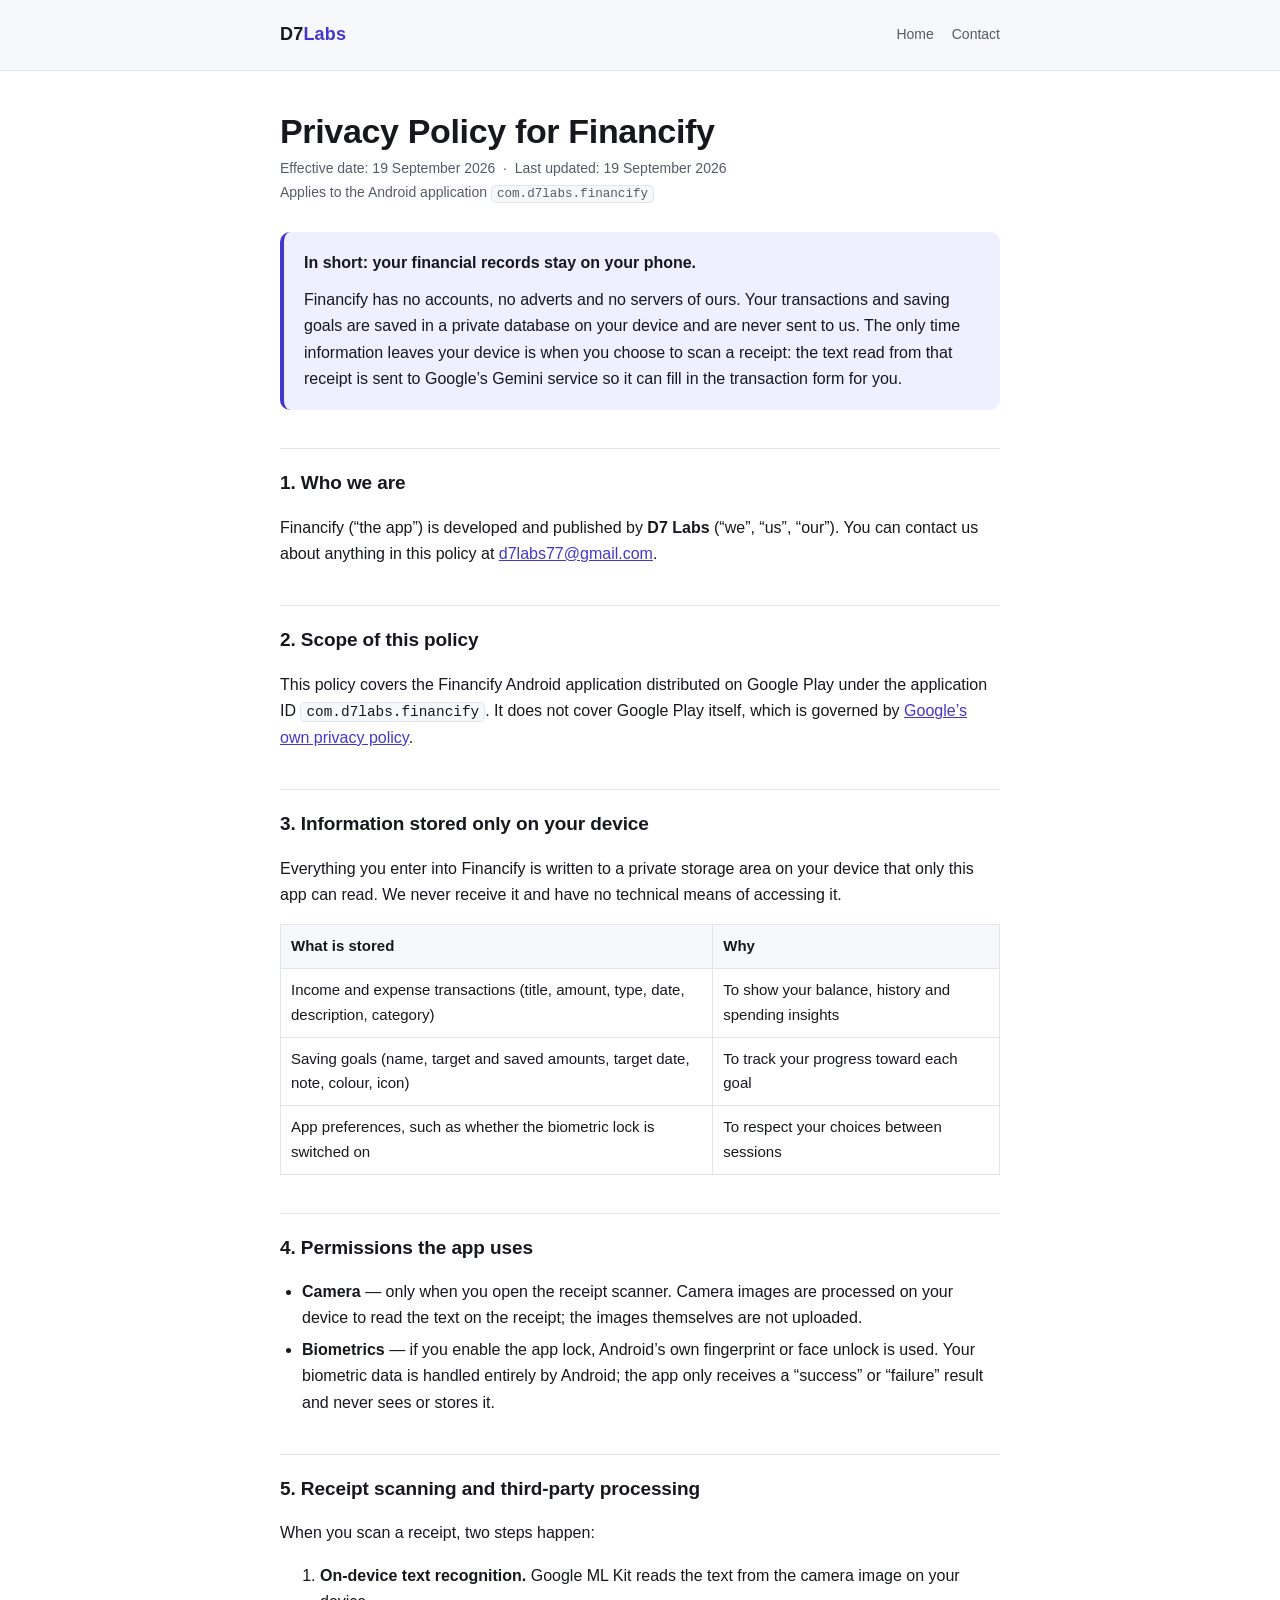
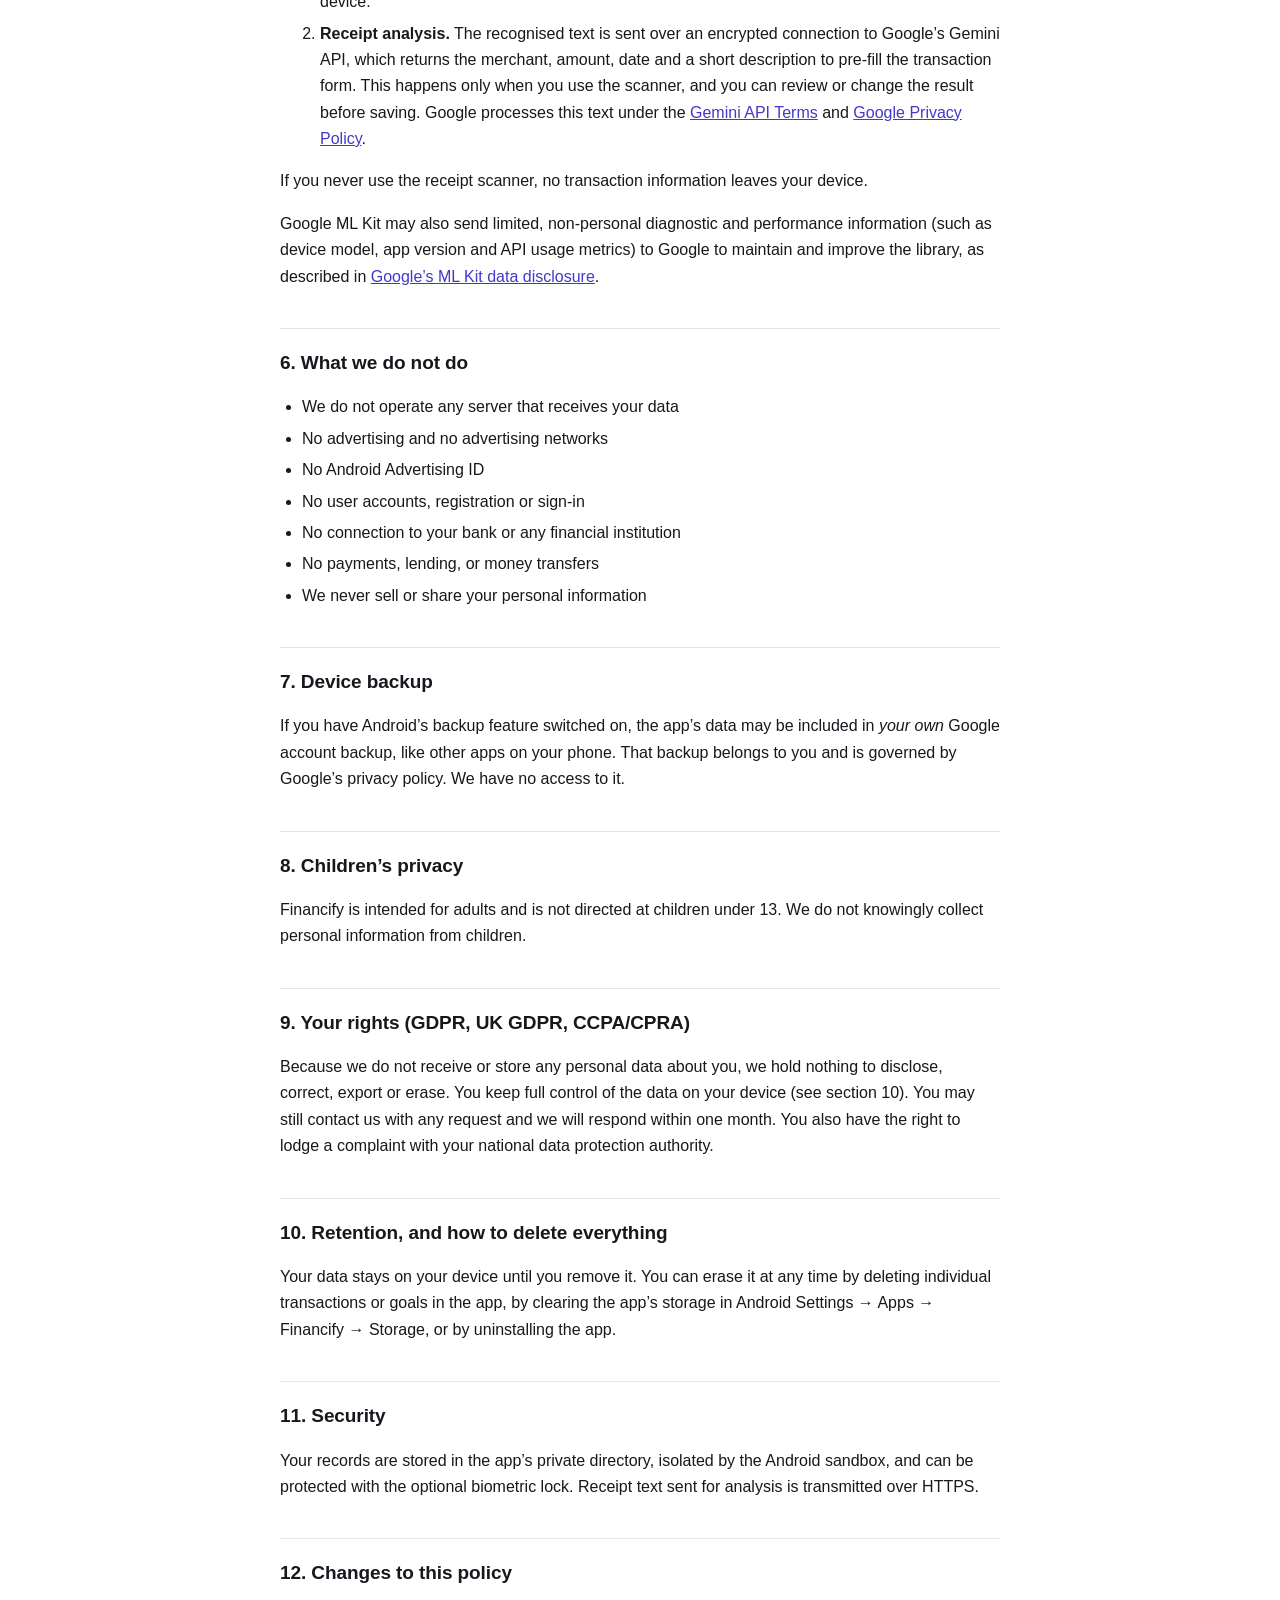
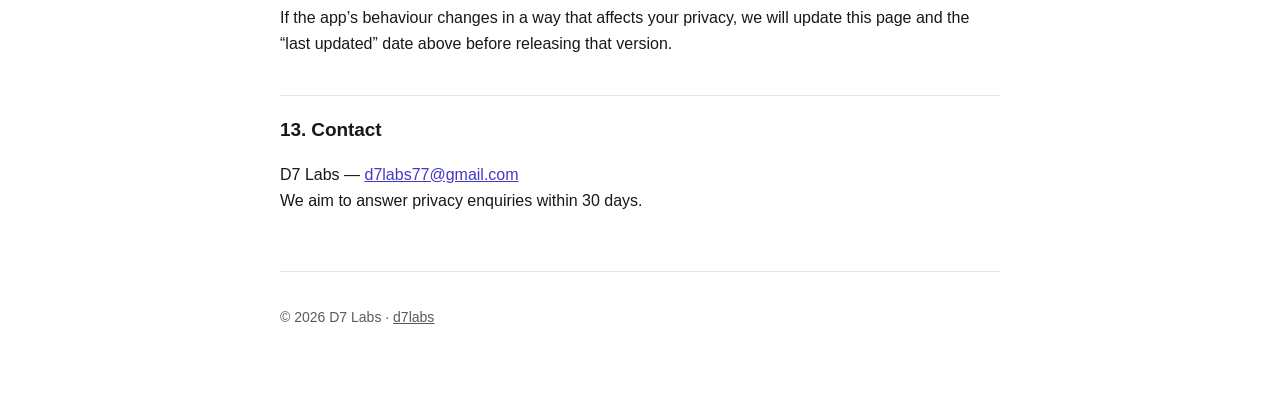
==== financify/privacy/index.html @ 4147e7da "Add privacy policy for Financify Co-Authored-By: Claude Opus 5 (1M context) <noreply@anthropic.com>" ====
<!doctype html>
<html lang="en">
<head>
<meta charset="utf-8">
<meta name="viewport" content="width=device-width, initial-scale=1">
<title>Privacy Policy — Financify | D7 Labs</title>
<meta name="description" content="Privacy policy for Financify (com.d7labs.financify). Your transactions and saving goals are stored only on your device.">
<meta name="robots" content="index, follow">
<link rel="stylesheet" href="../../style.css">
</head>
<body>

<header class="site">
  <div class="wrap">
    <a class="logo" href="../../">D7<span>Labs</span></a>
    <nav>
      <a href="../../">Home</a>
      <a href="mailto:d7labs77@gmail.com">Contact</a>
    </nav>
  </div>
</header>

<main class="wrap">

  <h1>Privacy Policy for Financify</h1>
  <p class="dateline">
    Effective date: 19 September 2026 &nbsp;·&nbsp; Last updated: 19 September 2026<br>
    Applies to the Android application <code>com.d7labs.financify</code>
  </p>

  <div class="summary">
    <p><strong>In short: your financial records stay on your phone.</strong></p>
    <p>
      Financify has no accounts, no adverts and no servers of ours. Your transactions and
      saving goals are saved in a private database on your device and are never sent to us.
      The only time information leaves your device is when you choose to scan a receipt: the
      text read from that receipt is sent to Google’s Gemini service so it can fill in the
      transaction form for you.
    </p>
  </div>

  <h2>1. Who we are</h2>
  <p>
    Financify (“the app”) is developed and published by <strong>D7 Labs</strong> (“we”, “us”,
    “our”). You can contact us about anything in this policy at
    <a href="mailto:d7labs77@gmail.com">d7labs77@gmail.com</a>.
  </p>

  <h2>2. Scope of this policy</h2>
  <p>
    This policy covers the Financify Android application distributed on Google Play under the
    application ID <code>com.d7labs.financify</code>. It does not cover Google Play itself,
    which is governed by
    <a href="https://policies.google.com/privacy" rel="noopener">Google’s own privacy policy</a>.
  </p>

  <h2>3. Information stored only on your device</h2>
  <p>
    Everything you enter into Financify is written to a private storage area on your device
    that only this app can read. We never receive it and have no technical means of accessing it.
  </p>
  <table>
    <thead>
      <tr><th>What is stored</th><th>Why</th></tr>
    </thead>
    <tbody>
      <tr>
        <td>Income and expense transactions (title, amount, type, date, description, category)</td>
        <td>To show your balance, history and spending insights</td>
      </tr>
      <tr>
        <td>Saving goals (name, target and saved amounts, target date, note, colour, icon)</td>
        <td>To track your progress toward each goal</td>
      </tr>
      <tr>
        <td>App preferences, such as whether the biometric lock is switched on</td>
        <td>To respect your choices between sessions</td>
      </tr>
    </tbody>
  </table>

  <h2>4. Permissions the app uses</h2>
  <ul>
    <li>
      <strong>Camera</strong> — only when you open the receipt scanner. Camera images are
      processed on your device to read the text on the receipt; the images themselves are not
      uploaded.
    </li>
    <li>
      <strong>Biometrics</strong> — if you enable the app lock, Android’s own fingerprint or
      face unlock is used. Your biometric data is handled entirely by Android; the app only
      receives a “success” or “failure” result and never sees or stores it.
    </li>
  </ul>

  <h2>5. Receipt scanning and third-party processing</h2>
  <p>
    When you scan a receipt, two steps happen:
  </p>
  <ol>
    <li>
      <strong>On-device text recognition.</strong> Google ML Kit reads the text from the camera
      image on your device.
    </li>
    <li>
      <strong>Receipt analysis.</strong> The recognised text is sent over an encrypted
      connection to Google’s Gemini API, which returns the merchant, amount, date and a short
      description to pre-fill the transaction form. This happens only when you use the
      scanner, and you can review or change the result before saving. Google processes this
      text under the
      <a href="https://ai.google.dev/gemini-api/terms" rel="noopener">Gemini API Terms</a> and
      <a href="https://policies.google.com/privacy" rel="noopener">Google Privacy Policy</a>.
    </li>
  </ol>
  <p>
    If you never use the receipt scanner, no transaction information leaves your device.
  </p>
  <p>
    Google ML Kit may also send limited, non-personal diagnostic and performance information
    (such as device model, app version and API usage metrics) to Google to maintain and
    improve the library, as described in
    <a href="https://developers.google.com/ml-kit/android-data-disclosure" rel="noopener">Google’s ML Kit data disclosure</a>.
  </p>

  <h2>6. What we do not do</h2>
  <ul>
    <li>We do not operate any server that receives your data</li>
    <li>No advertising and no advertising networks</li>
    <li>No Android Advertising ID</li>
    <li>No user accounts, registration or sign-in</li>
    <li>No connection to your bank or any financial institution</li>
    <li>No payments, lending, or money transfers</li>
    <li>We never sell or share your personal information</li>
  </ul>

  <h2>7. Device backup</h2>
  <p>
    If you have Android’s backup feature switched on, the app’s data may be included in
    <em>your own</em> Google account backup, like other apps on your phone. That backup belongs
    to you and is governed by Google’s privacy policy. We have no access to it.
  </p>

  <h2>8. Children’s privacy</h2>
  <p>
    Financify is intended for adults and is not directed at children under 13. We do not
    knowingly collect personal information from children.
  </p>

  <h2>9. Your rights (GDPR, UK GDPR, CCPA/CPRA)</h2>
  <p>
    Because we do not receive or store any personal data about you, we hold nothing to
    disclose, correct, export or erase. You keep full control of the data on your device (see
    section 10). You may still contact us with any request and we will respond within one
    month. You also have the right to lodge a complaint with your national data protection
    authority.
  </p>

  <h2>10. Retention, and how to delete everything</h2>
  <p>
    Your data stays on your device until you remove it. You can erase it at any time by
    deleting individual transactions or goals in the app, by clearing the app’s storage in
    Android Settings → Apps → Financify → Storage, or by uninstalling the app.
  </p>

  <h2>11. Security</h2>
  <p>
    Your records are stored in the app’s private directory, isolated by the Android sandbox,
    and can be protected with the optional biometric lock. Receipt text sent for analysis is
    transmitted over HTTPS.
  </p>

  <h2>12. Changes to this policy</h2>
  <p>
    If the app’s behaviour changes in a way that affects your privacy, we will update this page
    and the “last updated” date above before releasing that version.
  </p>

  <h2>13. Contact</h2>
  <p>
    D7 Labs — <a href="mailto:d7labs77@gmail.com">d7labs77@gmail.com</a><br>
    We aim to answer privacy enquiries within 30 days.
  </p>

  <footer class="site">
    <p>© 2026 D7 Labs · <a href="../../">d7labs</a></p>
  </footer>

</main>
</body>
</html>
---- style.css ----
:root {
  color-scheme: light dark;
  --bg: #ffffff;
  --surface: #f7f8fb;
  --ink: #16181d;
  --muted: #565b66;
  --rule: #e2e5ec;
  --brand: #4338ca;
  --brand-soft: #eef0ff;
  --accent: #c2410c;
}

@media (prefers-color-scheme: dark) {
  :root {
    --bg: #0e1014;
    --surface: #161922;
    --ink: #e9eaee;
    --muted: #9aa0ad;
    --rule: #272b36;
    --brand: #a5b4fc;
    --brand-soft: #1b1f33;
    --accent: #fdba74;
  }
}

* { box-sizing: border-box; }

body {
  margin: 0;
  background: var(--bg);
  color: var(--ink);
  font: 16px/1.65 -apple-system, BlinkMacSystemFont, "Segoe UI", Roboto,
        "Helvetica Neue", Arial, sans-serif;
  -webkit-text-size-adjust: 100%;
}

.wrap {
  max-width: 760px;
  margin: 0 auto;
  padding: 0 20px 72px;
}

header.site {
  border-bottom: 1px solid var(--rule);
  background: var(--surface);
  margin-bottom: 40px;
}

header.site .wrap {
  padding-top: 20px;
  padding-bottom: 20px;
  display: flex;
  align-items: center;
  gap: 12px;
  flex-wrap: wrap;
}

.logo {
  font-weight: 700;
  letter-spacing: .01em;
  color: var(--ink);
  text-decoration: none;
  font-size: 18px;
}

.logo span { color: var(--brand); }

header.site nav {
  margin-left: auto;
  display: flex;
  gap: 18px;
  font-size: 14px;
}

header.site nav a { color: var(--muted); text-decoration: none; }
header.site nav a:hover { color: var(--brand); }

h1 {
  font-size: clamp(26px, 5vw, 34px);
  line-height: 1.2;
  margin: 0 0 6px;
  letter-spacing: -.01em;
}

h2 {
  font-size: 19px;
  margin: 38px 0 10px;
  padding-top: 18px;
  border-top: 1px solid var(--rule);
  letter-spacing: -.005em;
}

h3 { font-size: 16px; margin: 24px 0 6px; }

.dateline {
  color: var(--muted);
  font-size: 14px;
  margin: 0 0 28px;
}

.summary {
  background: var(--brand-soft);
  border-left: 4px solid var(--brand);
  border-radius: 10px;
  padding: 18px 20px;
  margin: 0 0 12px;
}

.summary p { margin: 0; }
.summary p + p { margin-top: 10px; }

a { color: var(--brand); }

ul { padding-left: 22px; }
li { margin: 5px 0; }

table {
  width: 100%;
  border-collapse: collapse;
  margin: 14px 0;
  font-size: 15px;
}

th, td {
  text-align: left;
  vertical-align: top;
  padding: 9px 10px;
  border: 1px solid var(--rule);
}

th { background: var(--surface); font-weight: 600; }

code {
  font-family: ui-monospace, SFMono-Regular, Menlo, Consolas, monospace;
  font-size: .9em;
  background: var(--surface);
  border: 1px solid var(--rule);
  border-radius: 5px;
  padding: 1px 5px;
}

.cards { display: grid; gap: 14px; grid-template-columns: 1fr; margin-top: 22px; }

@media (min-width: 620px) {
  .cards { grid-template-columns: 1fr 1fr; }
}

.card {
  border: 1px solid var(--rule);
  border-radius: 12px;
  padding: 18px 20px;
  background: var(--surface);
}

.card h3 { margin-top: 0; }
.card p { color: var(--muted); margin: 6px 0 12px; font-size: 15px; }

footer.site {
  border-top: 1px solid var(--rule);
  margin-top: 56px;
  padding-top: 20px;
  color: var(--muted);
  font-size: 14px;
}

footer.site a { color: var(--muted); }
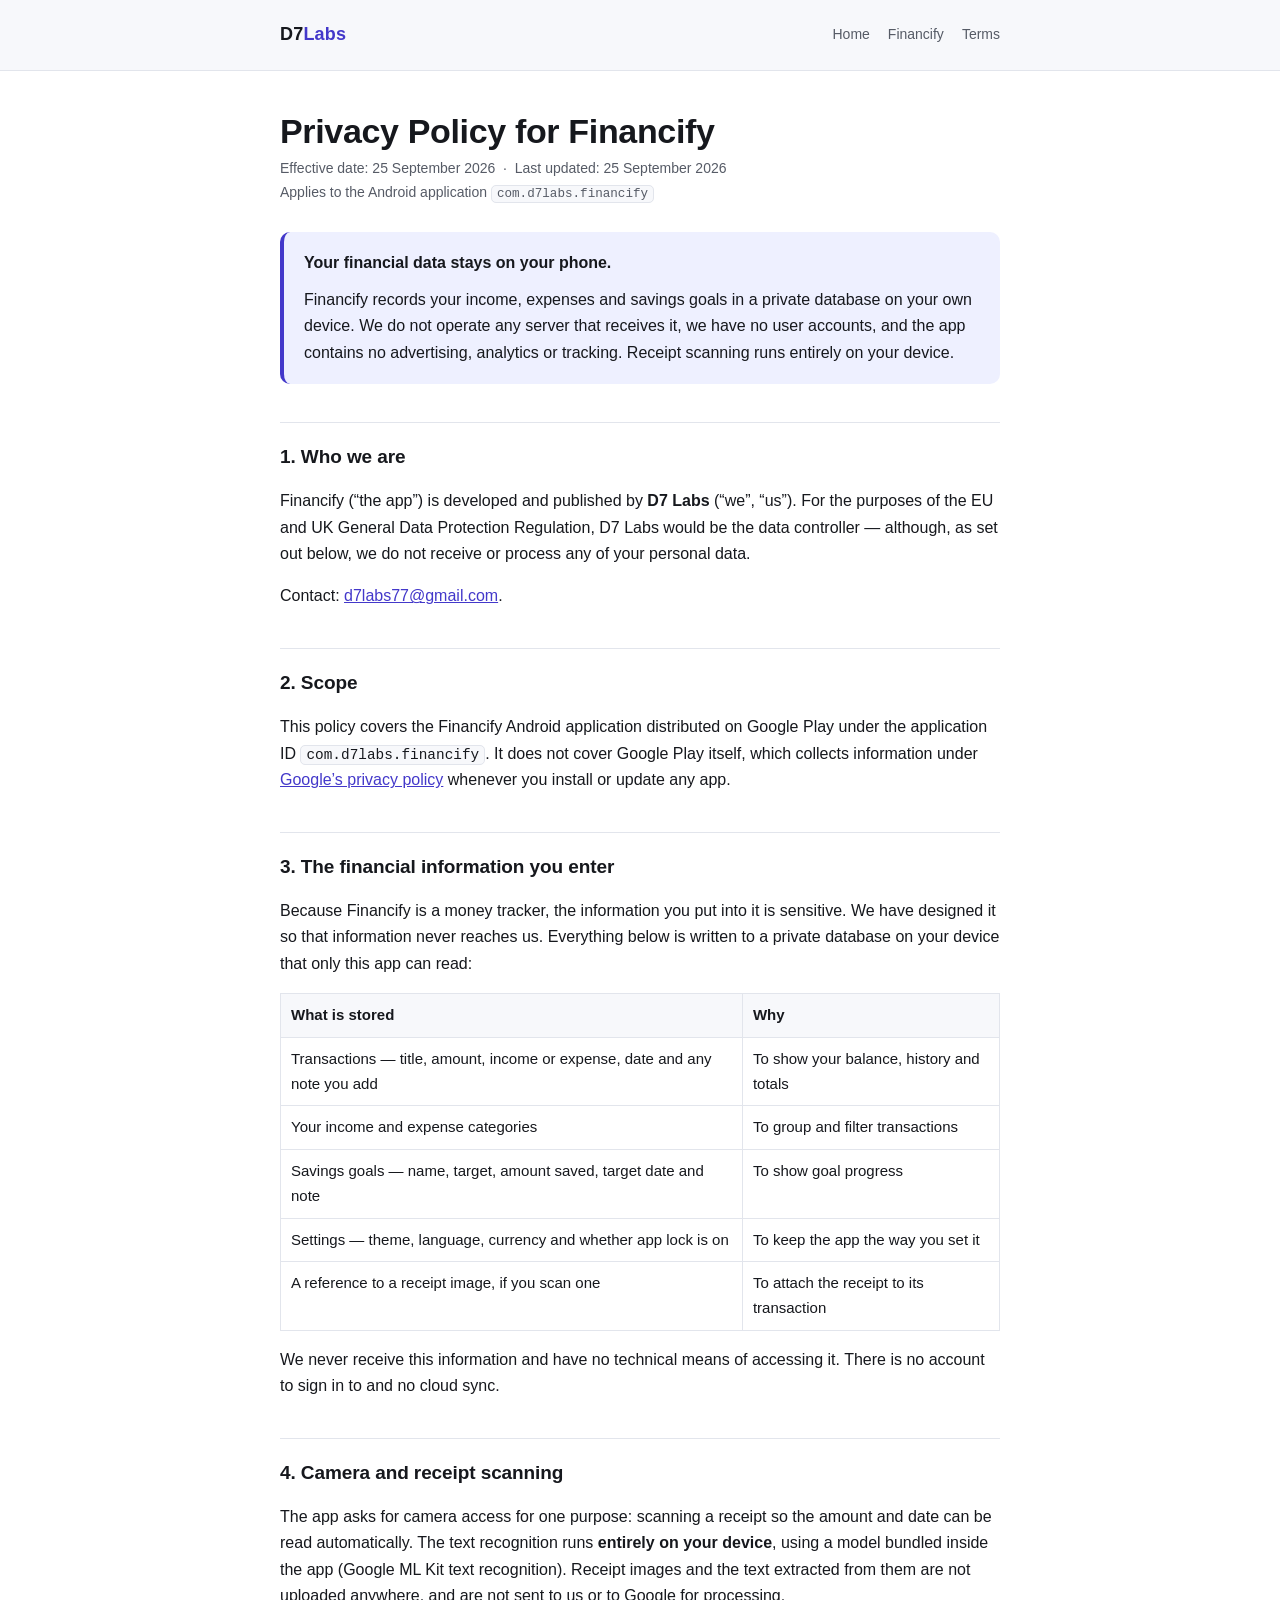
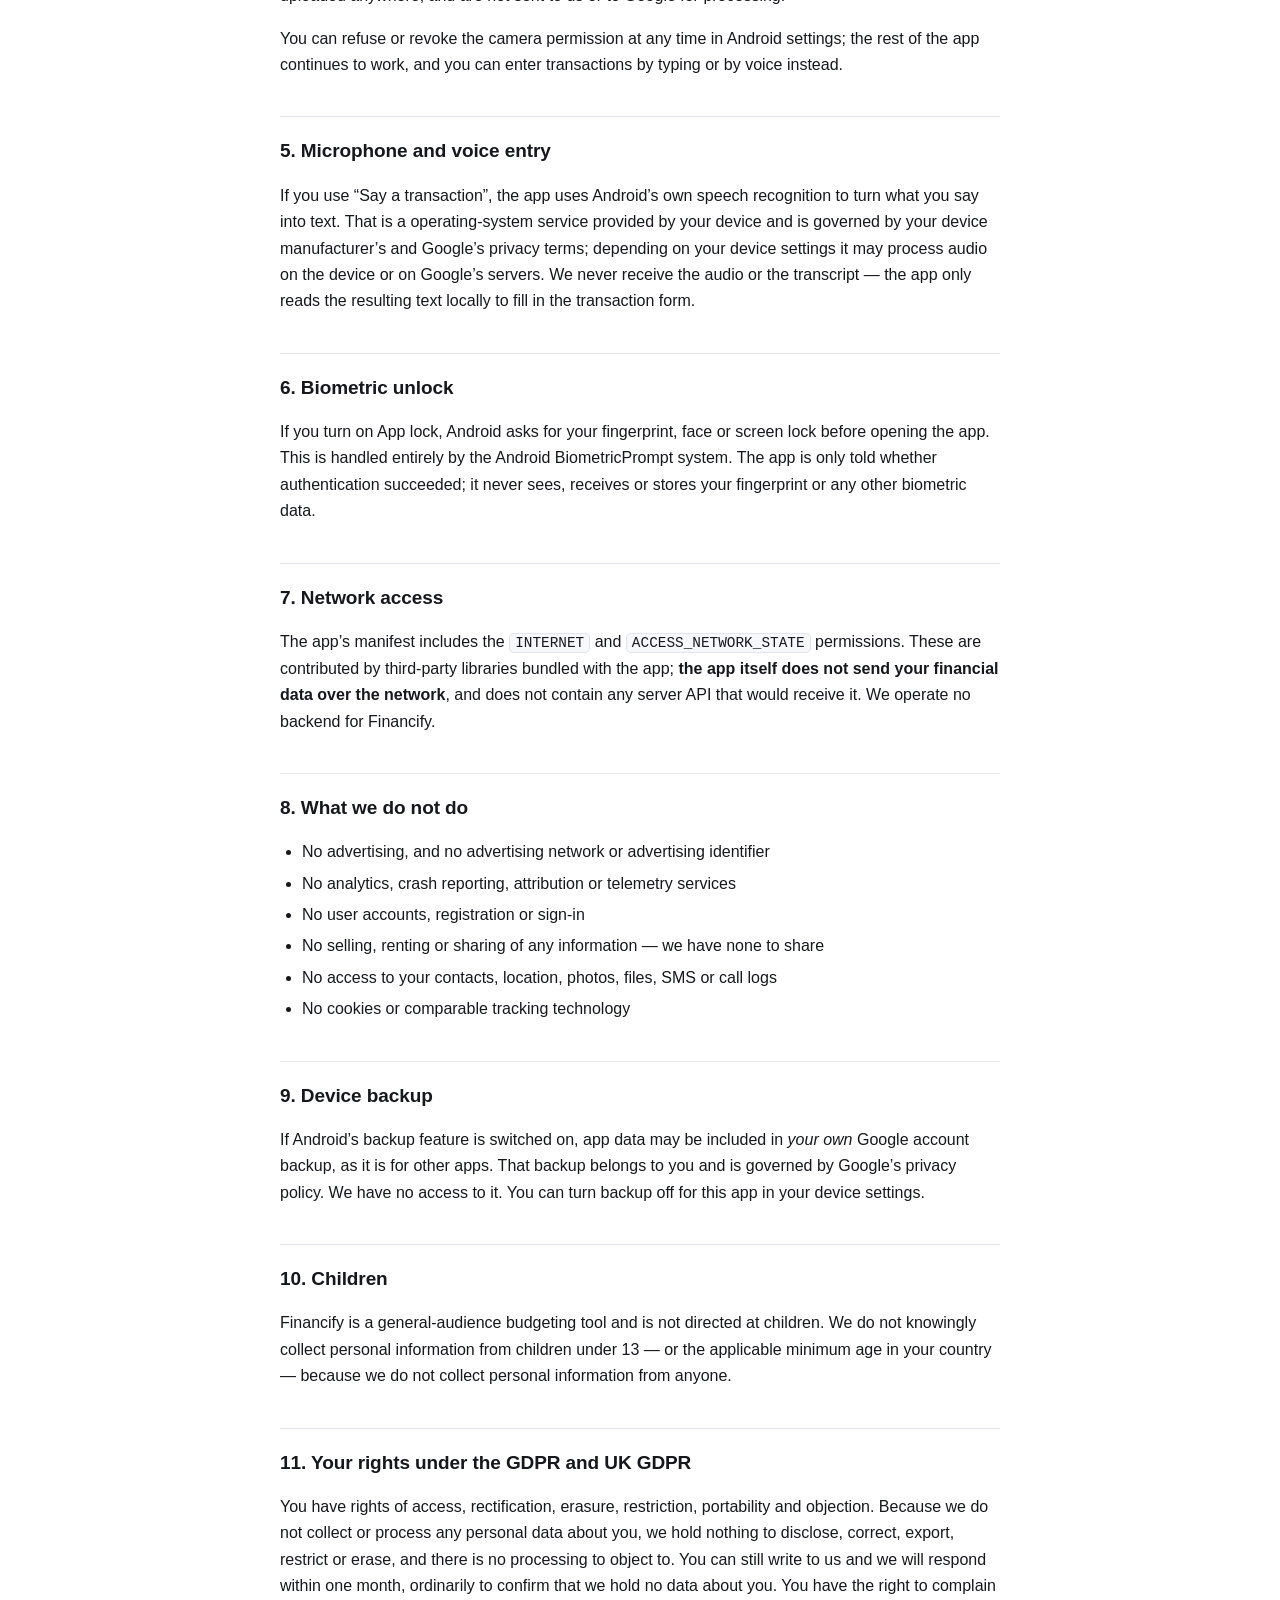
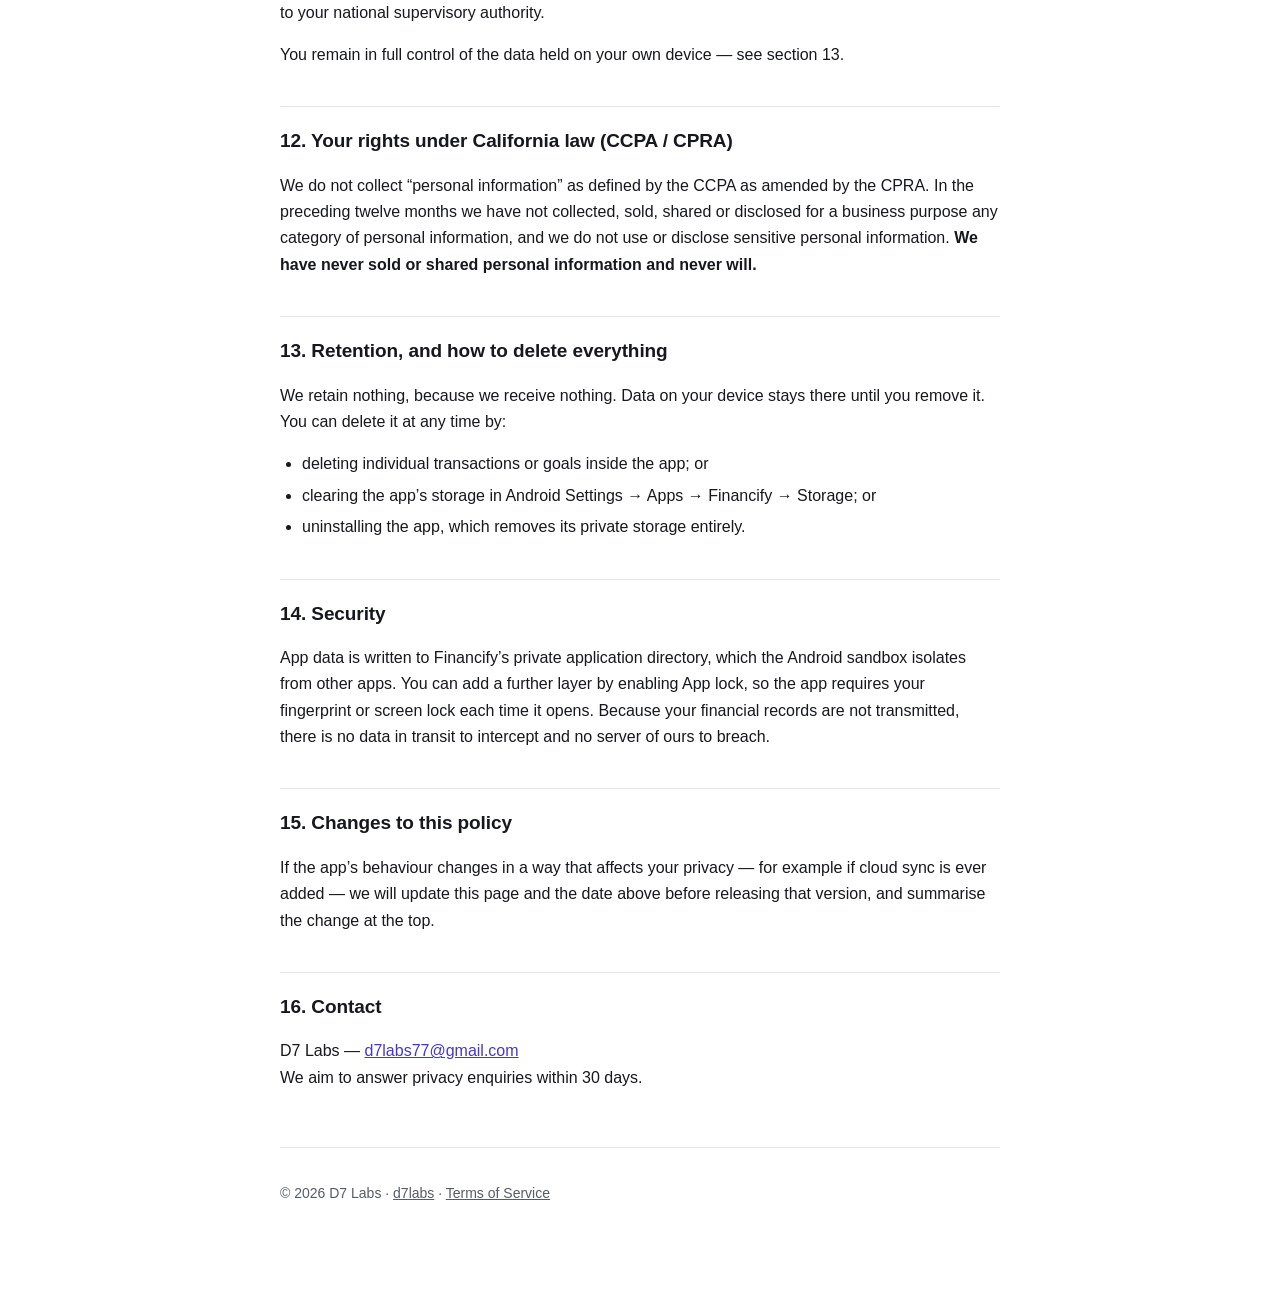
==== commit 1682c1bb: "Add Financify privacy policy, terms and app page Financify needs its own policy, not XO Game's: it h" ====
--- a/financify/privacy/index.html
+++ b/financify/privacy/index.html
@@ -4,7 +4,7 @@
 <meta charset="utf-8">
 <meta name="viewport" content="width=device-width, initial-scale=1">
 <title>Privacy Policy — Financify | D7 Labs</title>
-<meta name="description" content="Privacy policy for Financify (com.d7labs.financify). Your transactions and saving goals are stored only on your device.">
+<meta name="description" content="Privacy policy for Financify (com.d7labs.financify). Your financial data is stored only on your device.">
 <meta name="robots" content="index, follow">
 <link rel="stylesheet" href="../../style.css">
 </head>
@@ -15,7 +15,8 @@
     <a class="logo" href="../../">D7<span>Labs</span></a>
     <nav>
       <a href="../../">Home</a>
-      <a href="mailto:d7labs77@gmail.com">Contact</a>
+      <a href="../">Financify</a>
+      <a href="../terms/">Terms</a>
     </nav>
   </div>
 </header>
@@ -24,165 +25,185 @@
 
   <h1>Privacy Policy for Financify</h1>
   <p class="dateline">
-    Effective date: 19 September 2026 &nbsp;·&nbsp; Last updated: 19 September 2026<br>
+    Effective date: 25 September 2026 &nbsp;·&nbsp; Last updated: 25 September 2026<br>
     Applies to the Android application <code>com.d7labs.financify</code>
   </p>
 
   <div class="summary">
-    <p><strong>In short: your financial records stay on your phone.</strong></p>
+    <p><strong>Your financial data stays on your phone.</strong></p>
     <p>
-      Financify has no accounts, no adverts and no servers of ours. Your transactions and
-      saving goals are saved in a private database on your device and are never sent to us.
-      The only time information leaves your device is when you choose to scan a receipt: the
-      text read from that receipt is sent to Google’s Gemini service so it can fill in the
-      transaction form for you.
+      Financify records your income, expenses and savings goals in a private database on
+      your own device. We do not operate any server that receives it, we have no user
+      accounts, and the app contains no advertising, analytics or tracking. Receipt
+      scanning runs entirely on your device.
     </p>
   </div>
 
   <h2>1. Who we are</h2>
   <p>
-    Financify (“the app”) is developed and published by <strong>D7 Labs</strong> (“we”, “us”,
-    “our”). You can contact us about anything in this policy at
-    <a href="mailto:d7labs77@gmail.com">d7labs77@gmail.com</a>.
-  </p>
-
-  <h2>2. Scope of this policy</h2>
-  <p>
-    This policy covers the Financify Android application distributed on Google Play under the
-    application ID <code>com.d7labs.financify</code>. It does not cover Google Play itself,
-    which is governed by
-    <a href="https://policies.google.com/privacy" rel="noopener">Google’s own privacy policy</a>.
-  </p>
-
-  <h2>3. Information stored only on your device</h2>
-  <p>
-    Everything you enter into Financify is written to a private storage area on your device
-    that only this app can read. We never receive it and have no technical means of accessing it.
+    Financify (“the app”) is developed and published by <strong>D7 Labs</strong> (“we”,
+    “us”). For the purposes of the EU and UK General Data Protection Regulation, D7 Labs
+    would be the data controller — although, as set out below, we do not receive or
+    process any of your personal data.
+  </p>
+  <p>Contact: <a href="mailto:d7labs77@gmail.com">d7labs77@gmail.com</a>.</p>
+
+  <h2>2. Scope</h2>
+  <p>
+    This policy covers the Financify Android application distributed on Google Play under
+    the application ID <code>com.d7labs.financify</code>. It does not cover Google Play
+    itself, which collects information under
+    <a href="https://policies.google.com/privacy" rel="noopener">Google’s privacy policy</a>
+    whenever you install or update any app.
+  </p>
+
+  <h2>3. The financial information you enter</h2>
+  <p>
+    Because Financify is a money tracker, the information you put into it is sensitive. We
+    have designed it so that information never reaches us. Everything below is written to a
+    private database on your device that only this app can read:
   </p>
   <table>
-    <thead>
-      <tr><th>What is stored</th><th>Why</th></tr>
-    </thead>
+    <thead><tr><th>What is stored</th><th>Why</th></tr></thead>
     <tbody>
-      <tr>
-        <td>Income and expense transactions (title, amount, type, date, description, category)</td>
-        <td>To show your balance, history and spending insights</td>
-      </tr>
-      <tr>
-        <td>Saving goals (name, target and saved amounts, target date, note, colour, icon)</td>
-        <td>To track your progress toward each goal</td>
-      </tr>
-      <tr>
-        <td>App preferences, such as whether the biometric lock is switched on</td>
-        <td>To respect your choices between sessions</td>
-      </tr>
+      <tr><td>Transactions — title, amount, income or expense, date and any note you add</td>
+          <td>To show your balance, history and totals</td></tr>
+      <tr><td>Your income and expense categories</td><td>To group and filter transactions</td></tr>
+      <tr><td>Savings goals — name, target, amount saved, target date and note</td>
+          <td>To show goal progress</td></tr>
+      <tr><td>Settings — theme, language, currency and whether app lock is on</td>
+          <td>To keep the app the way you set it</td></tr>
+      <tr><td>A reference to a receipt image, if you scan one</td>
+          <td>To attach the receipt to its transaction</td></tr>
     </tbody>
   </table>
-
-  <h2>4. Permissions the app uses</h2>
+  <p>
+    We never receive this information and have no technical means of accessing it. There is
+    no account to sign in to and no cloud sync.
+  </p>
+
+  <h2>4. Camera and receipt scanning</h2>
+  <p>
+    The app asks for camera access for one purpose: scanning a receipt so the amount and
+    date can be read automatically. The text recognition runs <strong>entirely on your
+    device</strong>, using a model bundled inside the app (Google ML Kit text recognition).
+    Receipt images and the text extracted from them are not uploaded anywhere, and are not
+    sent to us or to Google for processing.
+  </p>
+  <p>
+    You can refuse or revoke the camera permission at any time in Android settings; the
+    rest of the app continues to work, and you can enter transactions by typing or by voice
+    instead.
+  </p>
+
+  <h2>5. Microphone and voice entry</h2>
+  <p>
+    If you use “Say a transaction”, the app uses Android’s own speech recognition to turn
+    what you say into text. That is a operating-system service provided by your device and
+    is governed by your device manufacturer’s and Google’s privacy terms; depending on your
+    device settings it may process audio on the device or on Google’s servers. We never
+    receive the audio or the transcript — the app only reads the resulting text locally to
+    fill in the transaction form.
+  </p>
+
+  <h2>6. Biometric unlock</h2>
+  <p>
+    If you turn on App lock, Android asks for your fingerprint, face or screen lock before
+    opening the app. This is handled entirely by the Android BiometricPrompt system. The
+    app is only told whether authentication succeeded; it never sees, receives or stores
+    your fingerprint or any other biometric data.
+  </p>
+
+  <h2>7. Network access</h2>
+  <p>
+    The app’s manifest includes the <code>INTERNET</code> and
+    <code>ACCESS_NETWORK_STATE</code> permissions. These are contributed by third-party
+    libraries bundled with the app; <strong>the app itself does not send your financial
+    data over the network</strong>, and does not contain any server API that would receive
+    it. We operate no backend for Financify.
+  </p>
+
+  <h2>8. What we do not do</h2>
   <ul>
-    <li>
-      <strong>Camera</strong> — only when you open the receipt scanner. Camera images are
-      processed on your device to read the text on the receipt; the images themselves are not
-      uploaded.
-    </li>
-    <li>
-      <strong>Biometrics</strong> — if you enable the app lock, Android’s own fingerprint or
-      face unlock is used. Your biometric data is handled entirely by Android; the app only
-      receives a “success” or “failure” result and never sees or stores it.
-    </li>
+    <li>No advertising, and no advertising network or advertising identifier</li>
+    <li>No analytics, crash reporting, attribution or telemetry services</li>
+    <li>No user accounts, registration or sign-in</li>
+    <li>No selling, renting or sharing of any information — we have none to share</li>
+    <li>No access to your contacts, location, photos, files, SMS or call logs</li>
+    <li>No cookies or comparable tracking technology</li>
   </ul>
 
-  <h2>5. Receipt scanning and third-party processing</h2>
-  <p>
-    When you scan a receipt, two steps happen:
-  </p>
-  <ol>
-    <li>
-      <strong>On-device text recognition.</strong> Google ML Kit reads the text from the camera
-      image on your device.
-    </li>
-    <li>
-      <strong>Receipt analysis.</strong> The recognised text is sent over an encrypted
-      connection to Google’s Gemini API, which returns the merchant, amount, date and a short
-      description to pre-fill the transaction form. This happens only when you use the
-      scanner, and you can review or change the result before saving. Google processes this
-      text under the
-      <a href="https://ai.google.dev/gemini-api/terms" rel="noopener">Gemini API Terms</a> and
-      <a href="https://policies.google.com/privacy" rel="noopener">Google Privacy Policy</a>.
-    </li>
-  </ol>
-  <p>
-    If you never use the receipt scanner, no transaction information leaves your device.
-  </p>
-  <p>
-    Google ML Kit may also send limited, non-personal diagnostic and performance information
-    (such as device model, app version and API usage metrics) to Google to maintain and
-    improve the library, as described in
-    <a href="https://developers.google.com/ml-kit/android-data-disclosure" rel="noopener">Google’s ML Kit data disclosure</a>.
-  </p>
-
-  <h2>6. What we do not do</h2>
+  <h2>9. Device backup</h2>
+  <p>
+    If Android’s backup feature is switched on, app data may be included in <em>your own</em>
+    Google account backup, as it is for other apps. That backup belongs to you and is
+    governed by Google’s privacy policy. We have no access to it. You can turn backup off
+    for this app in your device settings.
+  </p>
+
+  <h2>10. Children</h2>
+  <p>
+    Financify is a general-audience budgeting tool and is not directed at children. We do
+    not knowingly collect personal information from children under 13 — or the applicable
+    minimum age in your country — because we do not collect personal information from
+    anyone.
+  </p>
+
+  <h2>11. Your rights under the GDPR and UK GDPR</h2>
+  <p>
+    You have rights of access, rectification, erasure, restriction, portability and
+    objection. Because we do not collect or process any personal data about you, we hold
+    nothing to disclose, correct, export, restrict or erase, and there is no processing to
+    object to. You can still write to us and we will respond within one month, ordinarily
+    to confirm that we hold no data about you. You have the right to complain to your
+    national supervisory authority.
+  </p>
+  <p>You remain in full control of the data held on your own device — see section 13.</p>
+
+  <h2>12. Your rights under California law (CCPA / CPRA)</h2>
+  <p>
+    We do not collect “personal information” as defined by the CCPA as amended by the CPRA.
+    In the preceding twelve months we have not collected, sold, shared or disclosed for a
+    business purpose any category of personal information, and we do not use or disclose
+    sensitive personal information. <strong>We have never sold or shared personal
+    information and never will.</strong>
+  </p>
+
+  <h2>13. Retention, and how to delete everything</h2>
+  <p>
+    We retain nothing, because we receive nothing. Data on your device stays there until
+    you remove it. You can delete it at any time by:
+  </p>
   <ul>
-    <li>We do not operate any server that receives your data</li>
-    <li>No advertising and no advertising networks</li>
-    <li>No Android Advertising ID</li>
-    <li>No user accounts, registration or sign-in</li>
-    <li>No connection to your bank or any financial institution</li>
-    <li>No payments, lending, or money transfers</li>
-    <li>We never sell or share your personal information</li>
+    <li>deleting individual transactions or goals inside the app; or</li>
+    <li>clearing the app’s storage in Android Settings → Apps → Financify → Storage; or</li>
+    <li>uninstalling the app, which removes its private storage entirely.</li>
   </ul>
 
-  <h2>7. Device backup</h2>
-  <p>
-    If you have Android’s backup feature switched on, the app’s data may be included in
-    <em>your own</em> Google account backup, like other apps on your phone. That backup belongs
-    to you and is governed by Google’s privacy policy. We have no access to it.
-  </p>
-
-  <h2>8. Children’s privacy</h2>
-  <p>
-    Financify is intended for adults and is not directed at children under 13. We do not
-    knowingly collect personal information from children.
-  </p>
-
-  <h2>9. Your rights (GDPR, UK GDPR, CCPA/CPRA)</h2>
-  <p>
-    Because we do not receive or store any personal data about you, we hold nothing to
-    disclose, correct, export or erase. You keep full control of the data on your device (see
-    section 10). You may still contact us with any request and we will respond within one
-    month. You also have the right to lodge a complaint with your national data protection
-    authority.
-  </p>
-
-  <h2>10. Retention, and how to delete everything</h2>
-  <p>
-    Your data stays on your device until you remove it. You can erase it at any time by
-    deleting individual transactions or goals in the app, by clearing the app’s storage in
-    Android Settings → Apps → Financify → Storage, or by uninstalling the app.
-  </p>
-
-  <h2>11. Security</h2>
-  <p>
-    Your records are stored in the app’s private directory, isolated by the Android sandbox,
-    and can be protected with the optional biometric lock. Receipt text sent for analysis is
-    transmitted over HTTPS.
-  </p>
-
-  <h2>12. Changes to this policy</h2>
-  <p>
-    If the app’s behaviour changes in a way that affects your privacy, we will update this page
-    and the “last updated” date above before releasing that version.
-  </p>
-
-  <h2>13. Contact</h2>
+  <h2>14. Security</h2>
+  <p>
+    App data is written to Financify’s private application directory, which the Android
+    sandbox isolates from other apps. You can add a further layer by enabling App lock, so
+    the app requires your fingerprint or screen lock each time it opens. Because your
+    financial records are not transmitted, there is no data in transit to intercept and no
+    server of ours to breach.
+  </p>
+
+  <h2>15. Changes to this policy</h2>
+  <p>
+    If the app’s behaviour changes in a way that affects your privacy — for example if
+    cloud sync is ever added — we will update this page and the date above before releasing
+    that version, and summarise the change at the top.
+  </p>
+
+  <h2>16. Contact</h2>
   <p>
     D7 Labs — <a href="mailto:d7labs77@gmail.com">d7labs77@gmail.com</a><br>
     We aim to answer privacy enquiries within 30 days.
   </p>
 
   <footer class="site">
-    <p>© 2026 D7 Labs · <a href="../../">d7labs</a></p>
+    <p>© 2026 D7 Labs · <a href="../../">d7labs</a> · <a href="../terms/">Terms of Service</a></p>
   </footer>
 
 </main>
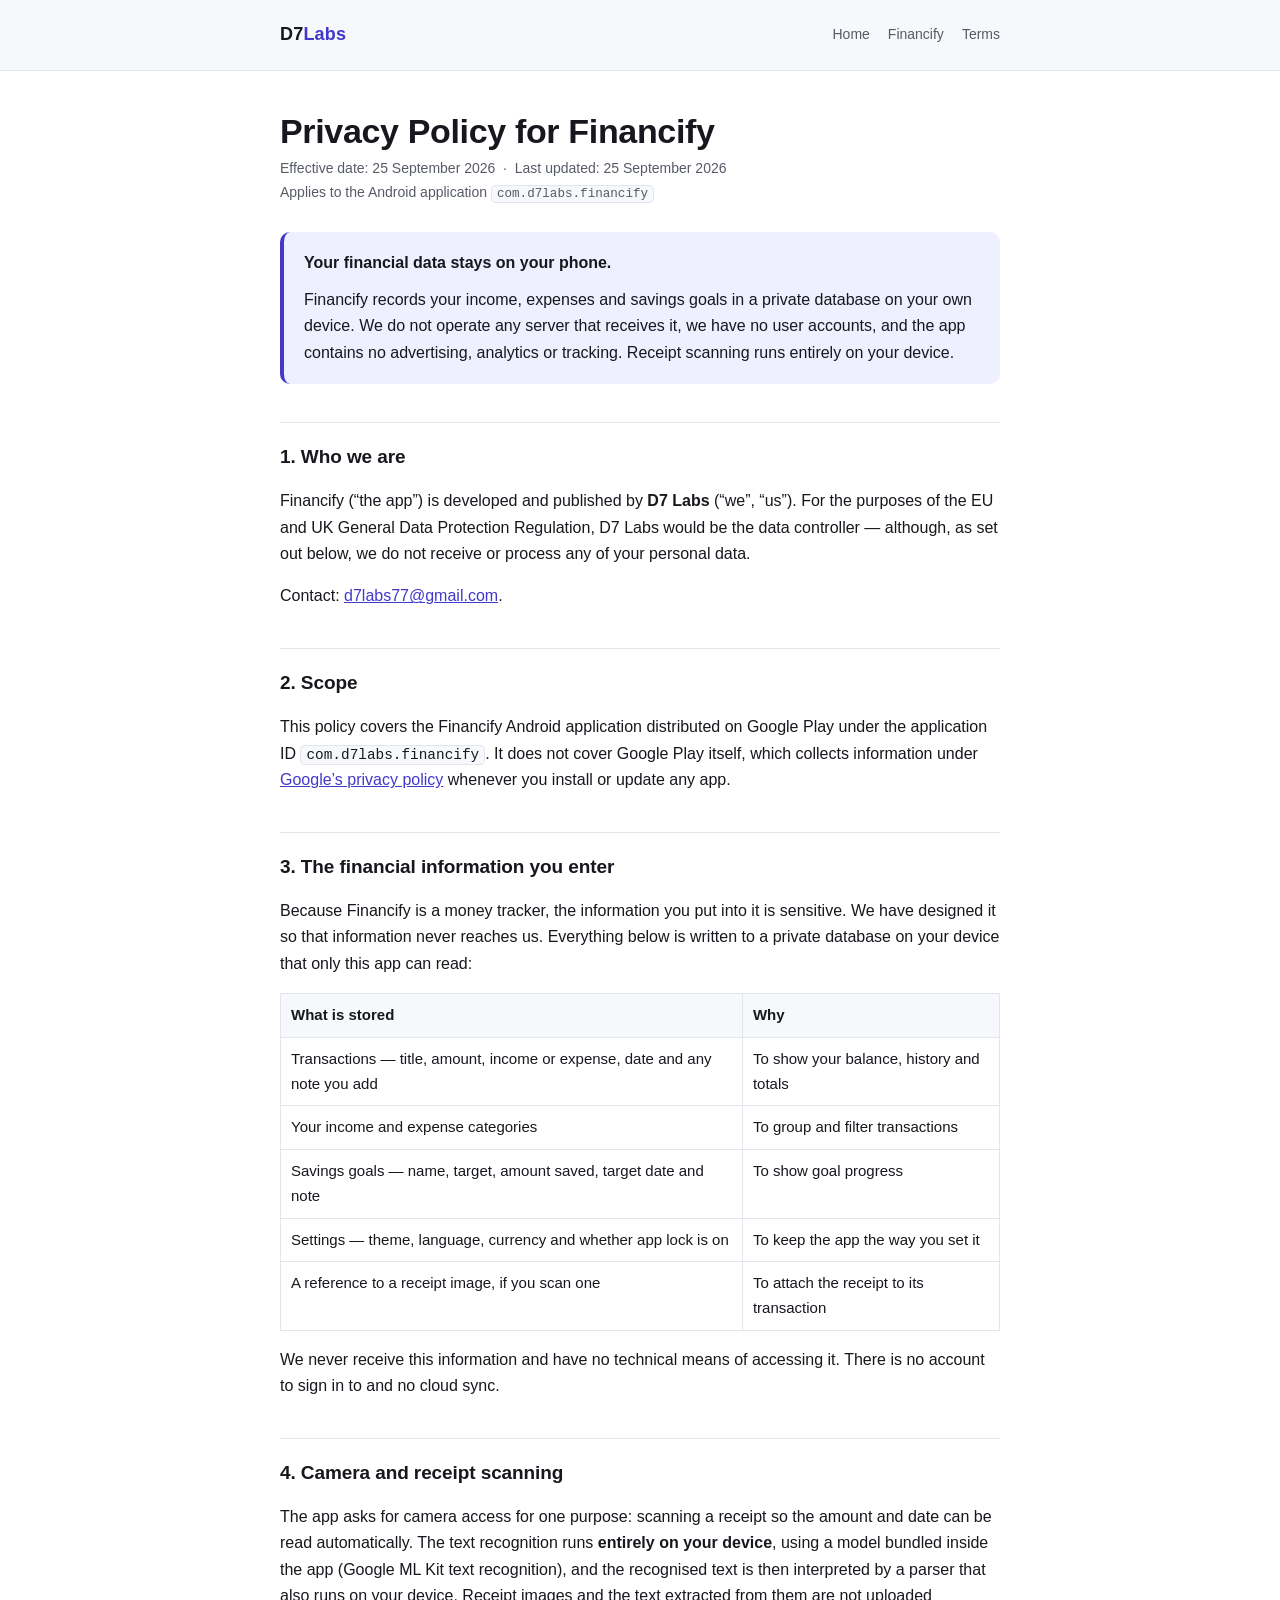
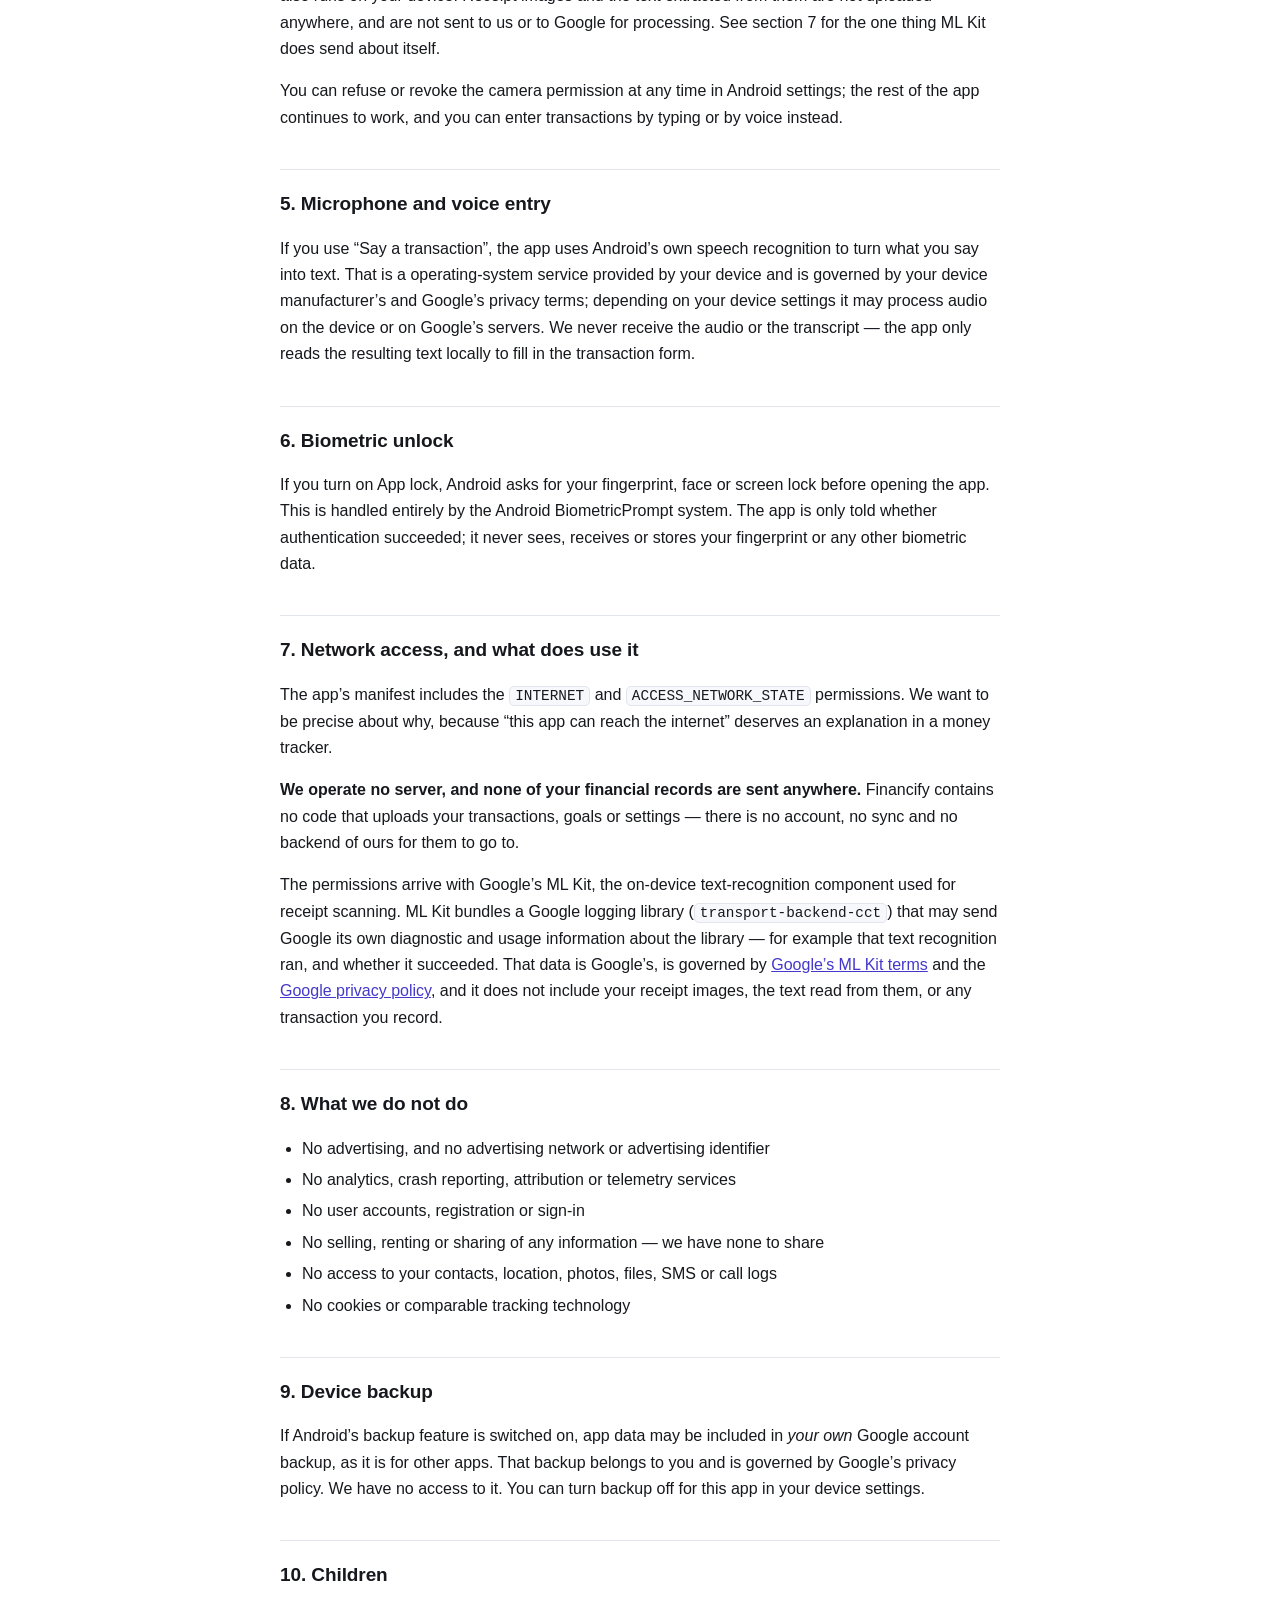
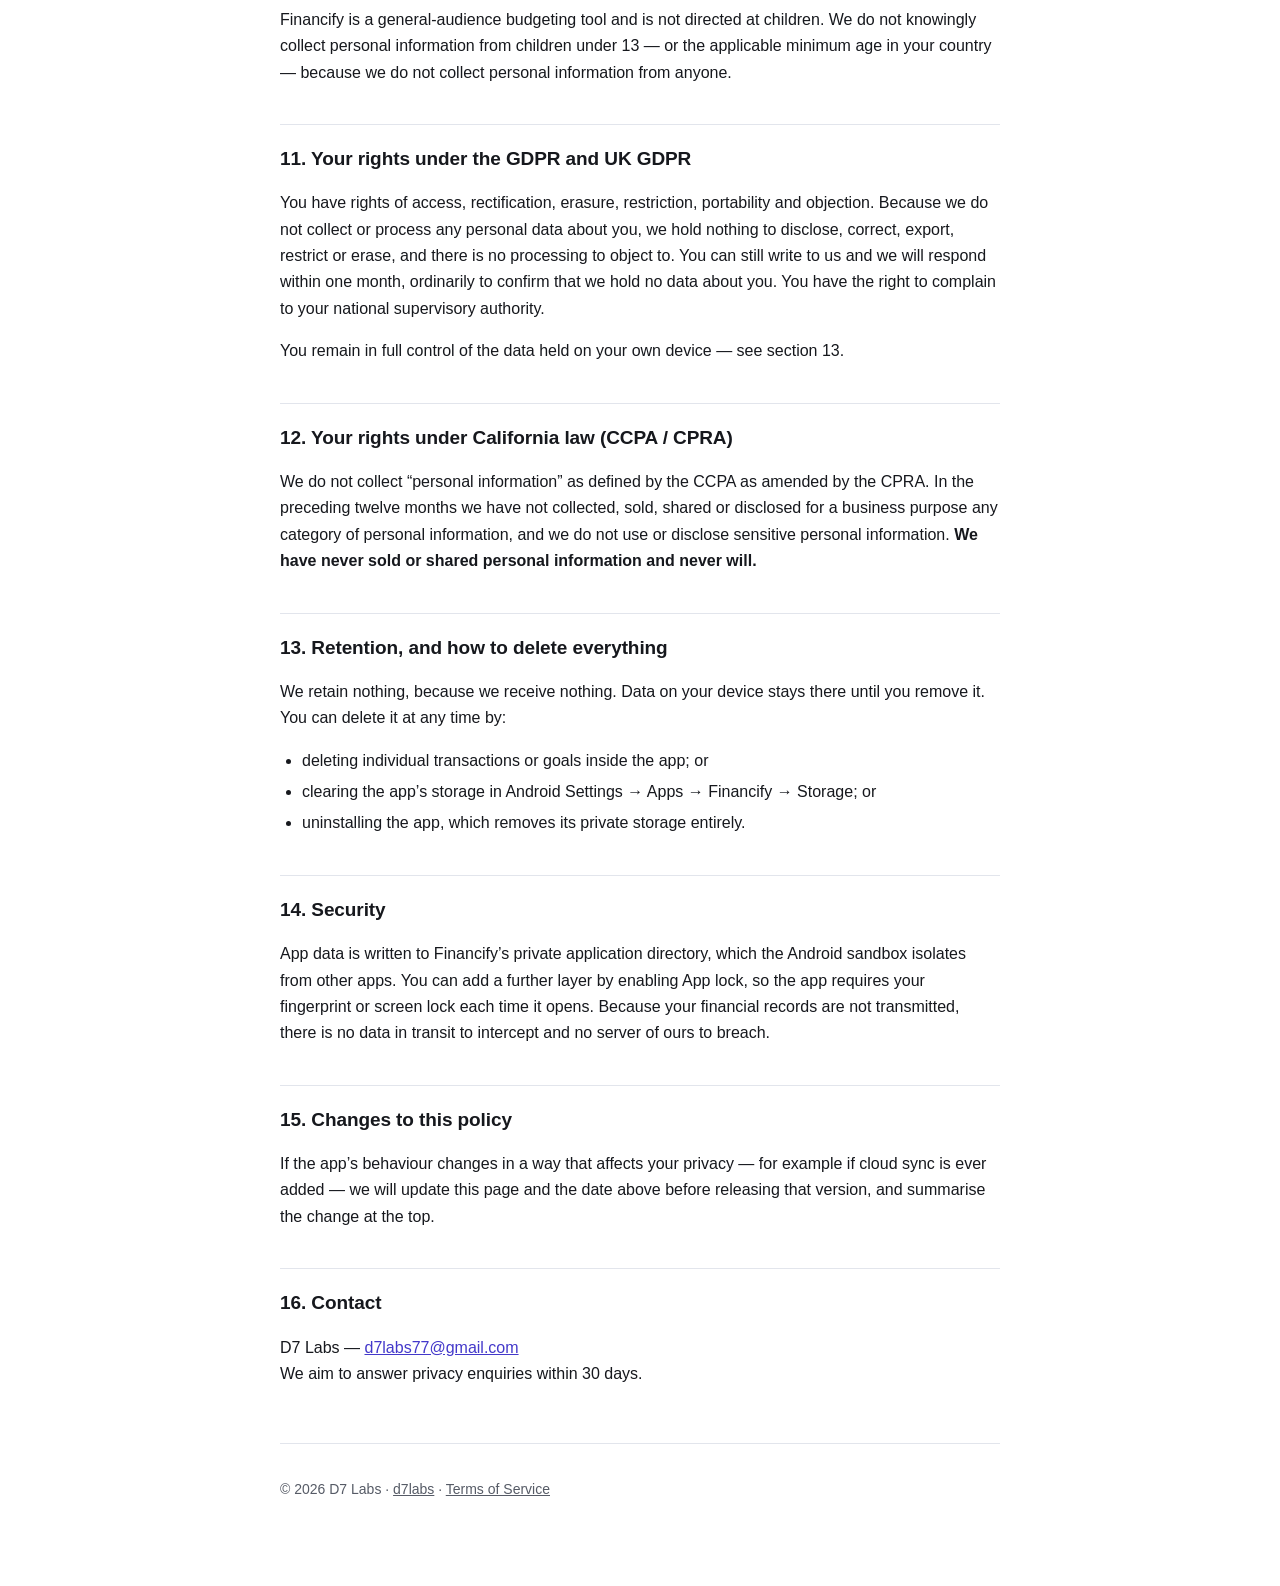
==== commit 41ab4430: "Financify policy: name what actually uses the network The INTERNET permission is not from an unused " ====
--- a/financify/privacy/index.html
+++ b/financify/privacy/index.html
@@ -86,9 +86,11 @@
   <p>
     The app asks for camera access for one purpose: scanning a receipt so the amount and
     date can be read automatically. The text recognition runs <strong>entirely on your
-    device</strong>, using a model bundled inside the app (Google ML Kit text recognition).
+    device</strong>, using a model bundled inside the app (Google ML Kit text recognition),
+    and the recognised text is then interpreted by a parser that also runs on your device.
     Receipt images and the text extracted from them are not uploaded anywhere, and are not
-    sent to us or to Google for processing.
+    sent to us or to Google for processing. See section 7 for the one thing ML Kit does
+    send about itself.
   </p>
   <p>
     You can refuse or revoke the camera permission at any time in Android settings; the
@@ -114,13 +116,27 @@
     your fingerprint or any other biometric data.
   </p>
 
-  <h2>7. Network access</h2>
+  <h2>7. Network access, and what does use it</h2>
   <p>
     The app’s manifest includes the <code>INTERNET</code> and
-    <code>ACCESS_NETWORK_STATE</code> permissions. These are contributed by third-party
-    libraries bundled with the app; <strong>the app itself does not send your financial
-    data over the network</strong>, and does not contain any server API that would receive
-    it. We operate no backend for Financify.
+    <code>ACCESS_NETWORK_STATE</code> permissions. We want to be precise about why, because
+    “this app can reach the internet” deserves an explanation in a money tracker.
+  </p>
+  <p>
+    <strong>We operate no server, and none of your financial records are sent anywhere.</strong>
+    Financify contains no code that uploads your transactions, goals or settings — there is
+    no account, no sync and no backend of ours for them to go to.
+  </p>
+  <p>
+    The permissions arrive with Google’s ML Kit, the on-device text-recognition component
+    used for receipt scanning. ML Kit bundles a Google logging library
+    (<code>transport-backend-cct</code>) that may send Google its own diagnostic and usage
+    information about the library — for example that text recognition ran, and whether it
+    succeeded. That data is Google’s, is governed by
+    <a href="https://developers.google.com/ml-kit/terms" rel="noopener">Google’s ML Kit terms</a>
+    and the <a href="https://policies.google.com/privacy" rel="noopener">Google privacy
+    policy</a>, and it does not include your receipt images, the text read from them, or any
+    transaction you record.
   </p>
 
   <h2>8. What we do not do</h2>
